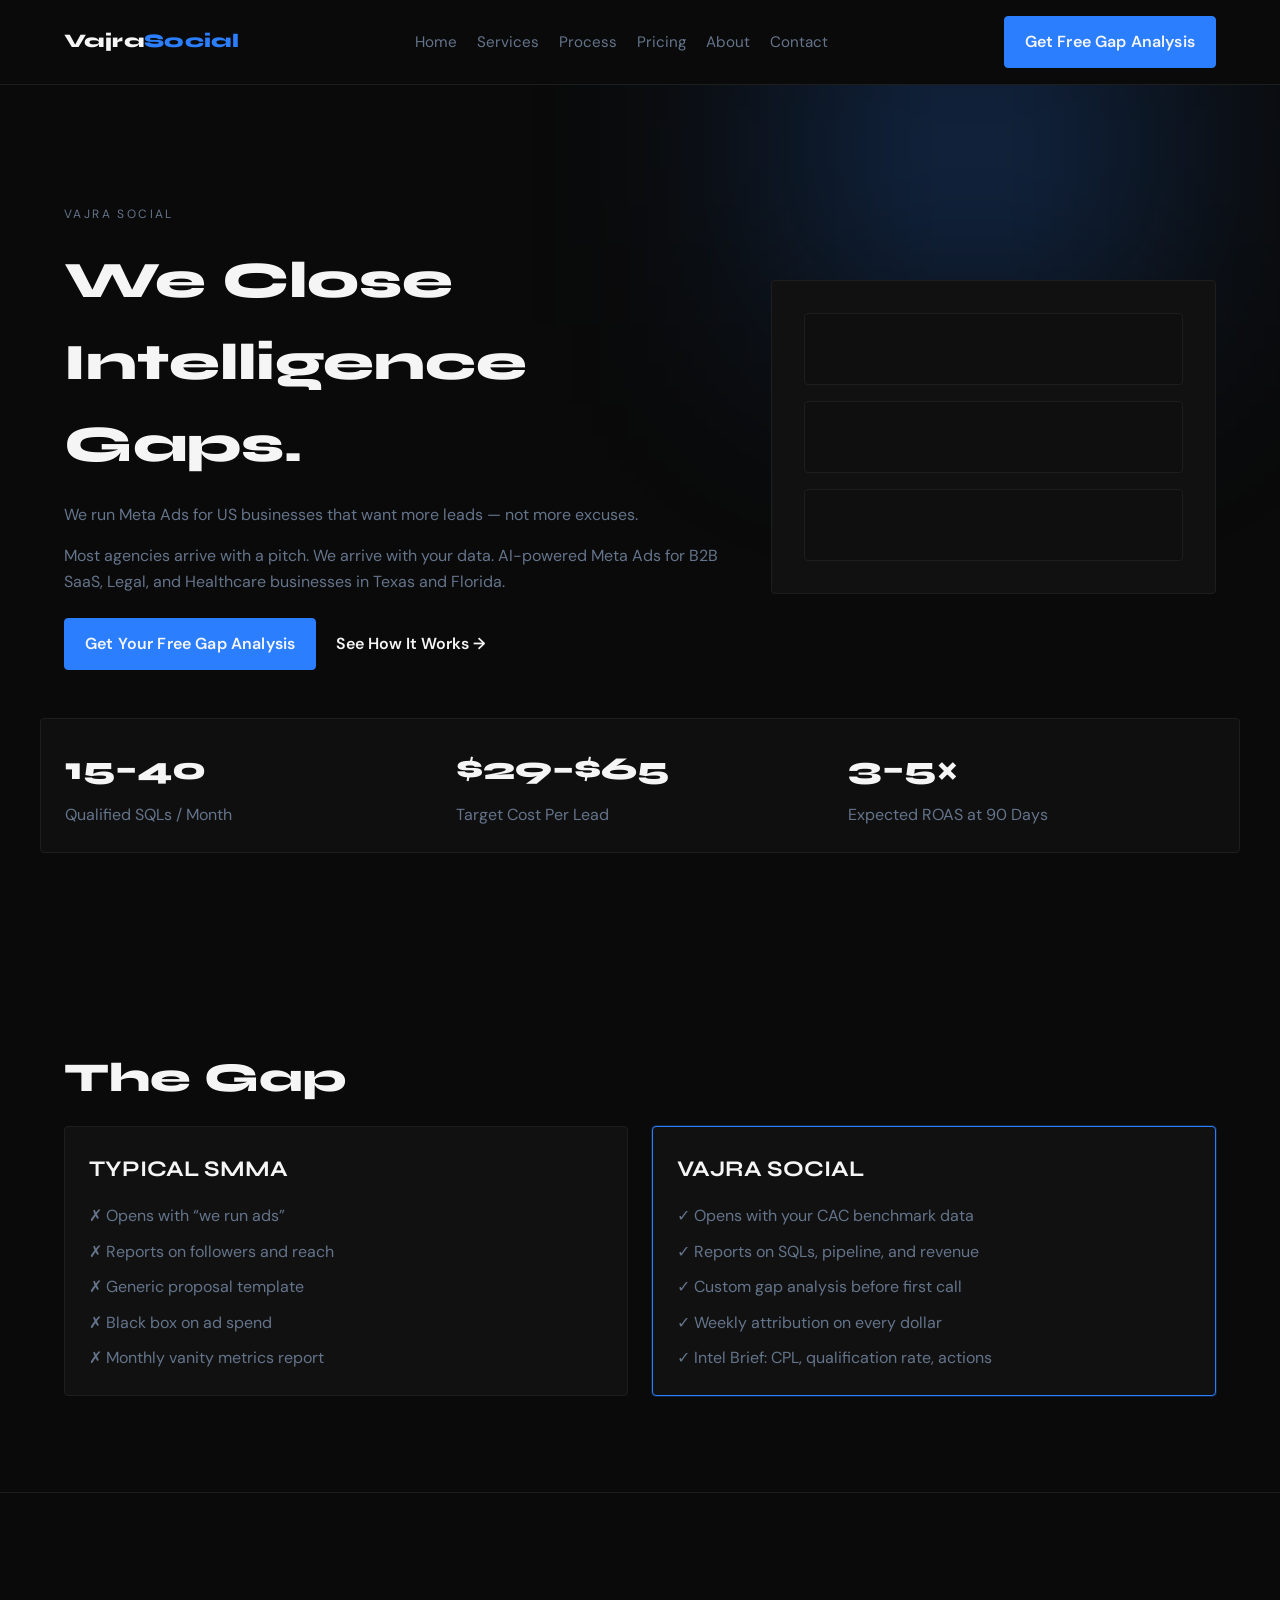
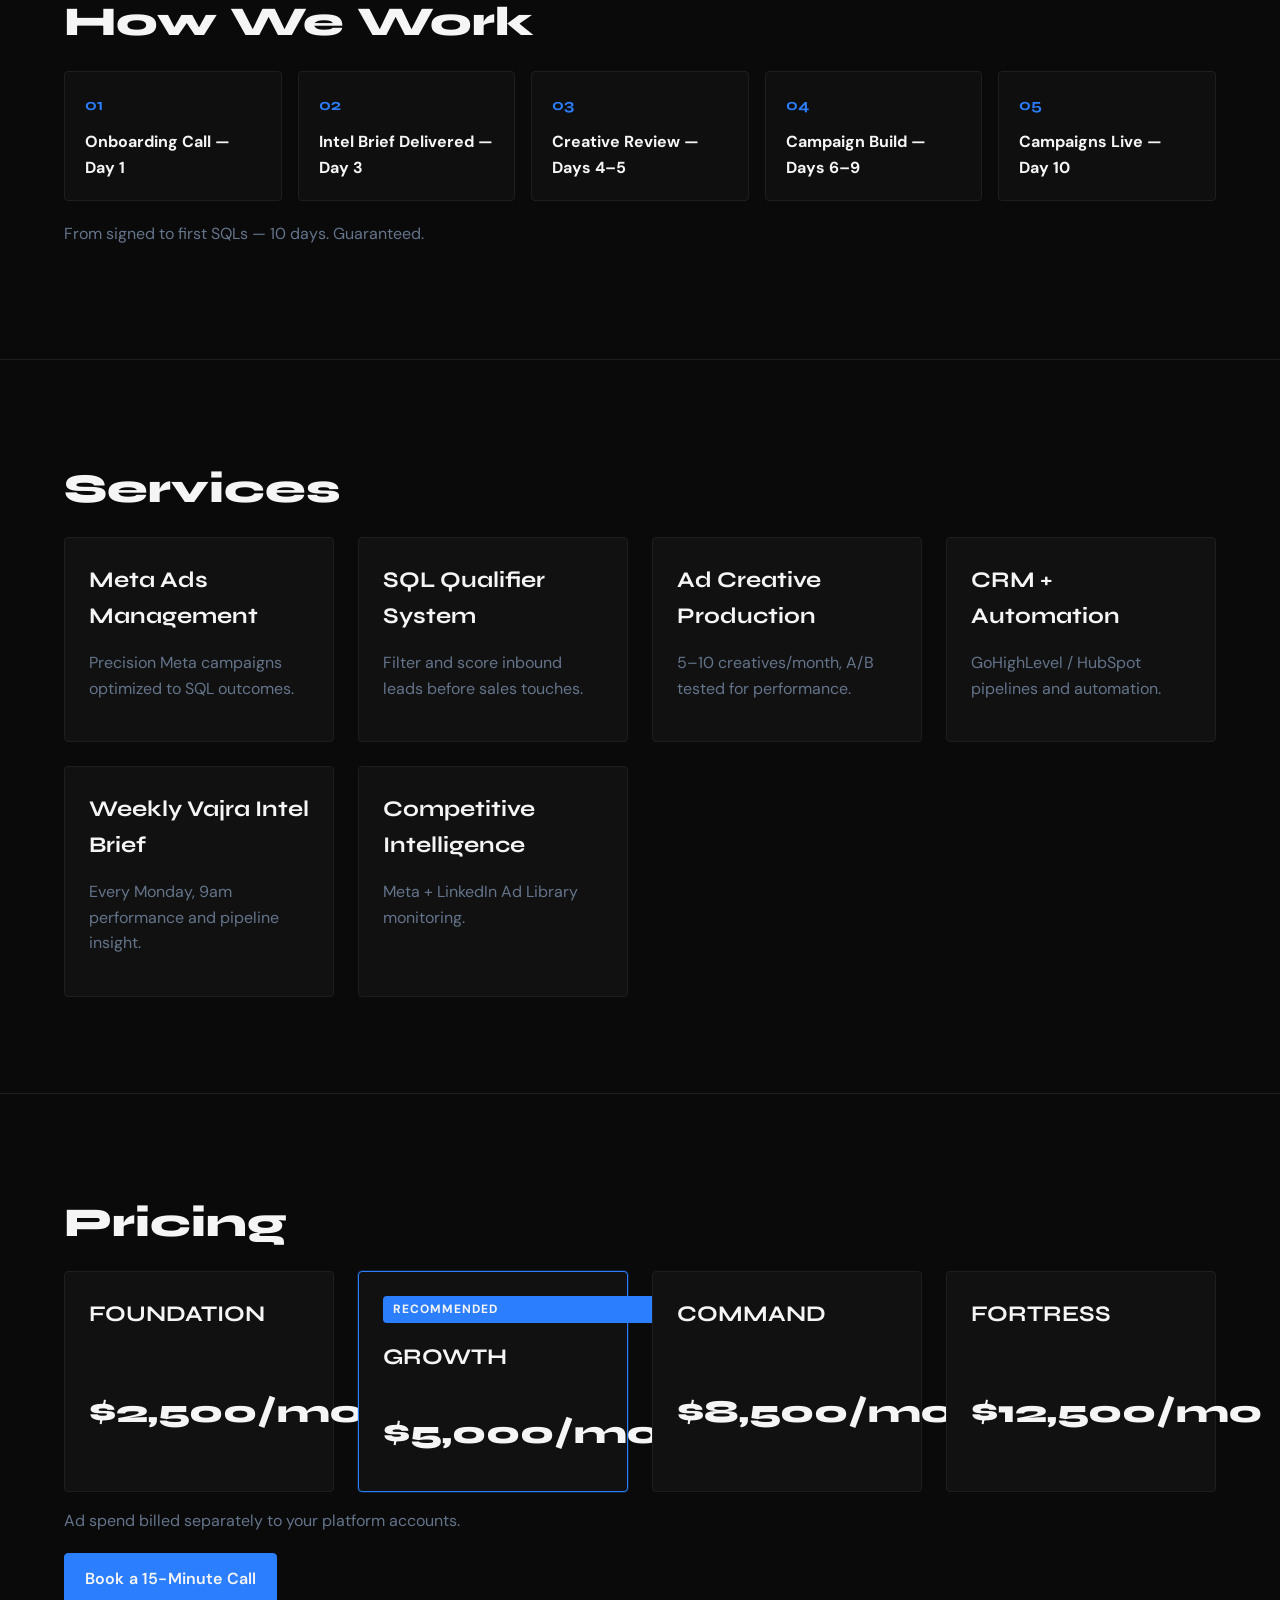
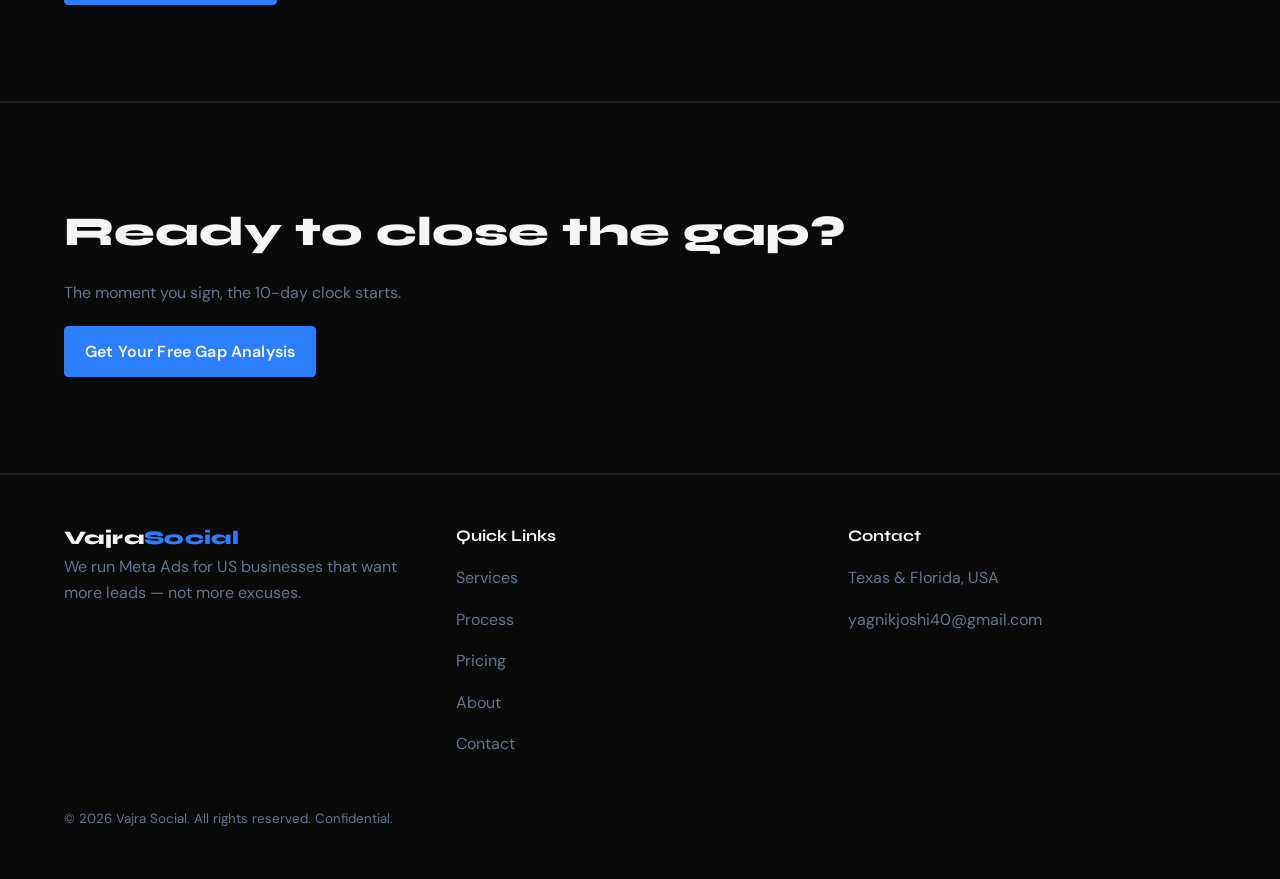
==== index.html @ a1fc4718 "Add Vajra Social agency website Agent-Logs-Url: https://github.com/Yagnikjoshi40/vs.s/sessions/4af44" ====
<!doctype html>
<html lang="en">
  <head>
    <meta charset="utf-8" />
    <meta name="viewport" content="width=device-width, initial-scale=1" />
    <title>Vajra Social — We Close Intelligence Gaps</title>
    <link rel="preconnect" href="https://fonts.googleapis.com" />
    <link rel="preconnect" href="https://fonts.gstatic.com" crossorigin />
    <link
      href="https://fonts.googleapis.com/css2?family=DM+Sans:wght@300;400;500;600&family=Syne:wght@700;800&display=swap"
      rel="stylesheet"
    />
    <link rel="stylesheet" href="styles.css" />
    <script src="script.js" defer></script>
  </head>
  <body>
    <header class="nav">
      <div class="nav-inner container">
        <a class="logo" href="index.html">Vajra<span>Social</span></a>
        <nav class="nav-links">
          <a href="index.html">Home</a>
          <a href="services.html">Services</a>
          <a href="process.html">Process</a>
          <a href="pricing.html">Pricing</a>
          <a href="about.html">About</a>
          <a href="contact.html">Contact</a>
        </nav>
        <a class="btn" href="contact.html">Get Free Gap Analysis</a>
      </div>
    </header>

    <main>
      <section class="section hero fade-in">
        <div class="glow"></div>
        <div class="container hero-grid">
          <div>
            <p class="eyebrow">Vajra Social</p>
            <h1>We Close Intelligence Gaps.</h1>
            <p class="muted">We run Meta Ads for US businesses that want more leads — not more excuses.</p>
            <p class="muted">
              Most agencies arrive with a pitch. We arrive with your data.
              AI-powered Meta Ads for B2B SaaS, Legal, and Healthcare businesses
              in Texas and Florida.
            </p>
            <div class="hero-cta">
              <a class="btn" href="contact.html">Get Your Free Gap Analysis</a>
              <a class="text-link" href="process.html">See How It Works →</a>
            </div>
          </div>
          <div class="hero-graphic">
            <div class="block"></div>
            <div class="block"></div>
            <div class="block"></div>
          </div>
        </div>
        <div class="container stats">
          <div>
            <div class="stat-value">15–40</div>
            <div class="muted">Qualified SQLs / Month</div>
          </div>
          <div>
            <div class="stat-value">$29–$65</div>
            <div class="muted">Target Cost Per Lead</div>
          </div>
          <div>
            <div class="stat-value">3–5×</div>
            <div class="muted">Expected ROAS at 90 Days</div>
          </div>
        </div>
      </section>

      <section class="section fade-in">
        <div class="container">
          <h2>The Gap</h2>
          <div class="card-grid" style="grid-template-columns: repeat(auto-fit, minmax(260px, 1fr));">
            <div class="card">
              <h3>TYPICAL SMMA</h3>
              <ul class="card-list">
                <li>✗ Opens with “we run ads”</li>
                <li>✗ Reports on followers and reach</li>
                <li>✗ Generic proposal template</li>
                <li>✗ Black box on ad spend</li>
                <li>✗ Monthly vanity metrics report</li>
              </ul>
            </div>
            <div class="card accent">
              <h3>VAJRA SOCIAL</h3>
              <ul class="card-list">
                <li>✓ Opens with your CAC benchmark data</li>
                <li>✓ Reports on SQLs, pipeline, and revenue</li>
                <li>✓ Custom gap analysis before first call</li>
                <li>✓ Weekly attribution on every dollar</li>
                <li>✓ Intel Brief: CPL, qualification rate, actions</li>
              </ul>
            </div>
          </div>
        </div>
      </section>

      <section class="section section-band fade-in">
        <div class="container">
          <h2>How We Work</h2>
          <div class="timeline">
            <div class="timeline-step">
              <span>01</span>
              <strong>Onboarding Call — Day 1</strong>
            </div>
            <div class="timeline-step">
              <span>02</span>
              <strong>Intel Brief Delivered — Day 3</strong>
            </div>
            <div class="timeline-step">
              <span>03</span>
              <strong>Creative Review — Days 4–5</strong>
            </div>
            <div class="timeline-step">
              <span>04</span>
              <strong>Campaign Build — Days 6–9</strong>
            </div>
            <div class="timeline-step">
              <span>05</span>
              <strong>Campaigns Live — Day 10</strong>
            </div>
          </div>
          <p class="muted" style="margin-top: 20px;">
            From signed to first SQLs — 10 days. Guaranteed.
          </p>
        </div>
      </section>

      <section class="section fade-in">
        <div class="container">
          <h2>Services</h2>
          <div class="services-grid">
            <div class="card">
              <h3>Meta Ads Management</h3>
              <p class="muted">Precision Meta campaigns optimized to SQL outcomes.</p>
            </div>
            <div class="card">
              <h3>SQL Qualifier System</h3>
              <p class="muted">Filter and score inbound leads before sales touches.</p>
            </div>
            <div class="card">
              <h3>Ad Creative Production</h3>
              <p class="muted">5–10 creatives/month, A/B tested for performance.</p>
            </div>
            <div class="card">
              <h3>CRM + Automation</h3>
              <p class="muted">GoHighLevel / HubSpot pipelines and automation.</p>
            </div>
            <div class="card">
              <h3>Weekly Vajra Intel Brief</h3>
              <p class="muted">Every Monday, 9am performance and pipeline insight.</p>
            </div>
            <div class="card">
              <h3>Competitive Intelligence</h3>
              <p class="muted">Meta + LinkedIn Ad Library monitoring.</p>
            </div>
          </div>
        </div>
      </section>

      <section class="section section-band fade-in">
        <div class="container">
          <h2>Pricing</h2>
          <div class="pricing-grid">
            <div class="card pricing-card">
              <h3>FOUNDATION</h3>
              <div class="stat-value">$2,500/mo</div>
            </div>
            <div class="card pricing-card accent">
              <div class="badge">RECOMMENDED</div>
              <h3>GROWTH</h3>
              <div class="stat-value">$5,000/mo</div>
            </div>
            <div class="card pricing-card">
              <h3>COMMAND</h3>
              <div class="stat-value">$8,500/mo</div>
            </div>
            <div class="card pricing-card">
              <h3>FORTRESS</h3>
              <div class="stat-value">$12,500/mo</div>
            </div>
          </div>
          <p class="muted" style="margin-top: 16px;">
            Ad spend billed separately to your platform accounts.
          </p>
          <div style="margin-top: 20px;">
            <a class="btn" href="contact.html">Book a 15-Minute Call</a>
          </div>
        </div>
      </section>

      <section class="section section-band fade-in">
        <div class="container">
          <h2>Ready to close the gap?</h2>
          <p class="muted">The moment you sign, the 10-day clock starts.</p>
          <div style="margin-top: 20px;">
            <a class="btn" href="contact.html">Get Your Free Gap Analysis</a>
          </div>
        </div>
      </section>
    </main>

    <footer class="footer">
      <div class="container footer-grid">
        <div>
          <div class="logo">Vajra<span>Social</span></div>
          <p class="muted">We run Meta Ads for US businesses that want more leads — not more excuses.</p>
        </div>
        <div>
          <h4>Quick Links</h4>
          <p class="muted"><a href="services.html">Services</a></p>
          <p class="muted"><a href="process.html">Process</a></p>
          <p class="muted"><a href="pricing.html">Pricing</a></p>
          <p class="muted"><a href="about.html">About</a></p>
          <p class="muted"><a href="contact.html">Contact</a></p>
        </div>
        <div>
          <h4>Contact</h4>
          <p class="muted">Texas &amp; Florida, USA</p>
          <p class="muted">yagnikjoshi40@gmail.com</p>
        </div>
      </div>
      <div class="container" style="margin-top: 32px;">
        <small class="muted">© 2026 Vajra Social. All rights reserved. Confidential.</small>
      </div>
    </footer>
  </body>
</html>
---- styles.css ----
:root {
  --bg: #0A0A0A;
  --card: #111111;
  --card-alt: #0F0F0F;
  --border: #1E1E1E;
  --text: #F5F5F5;
  --muted: #64748B;
  --accent: #2B7FFF;
  --radius: 4px;
}

*,
*::before,
*::after {
  box-sizing: border-box;
}

html {
  scroll-behavior: smooth;
}

body {
  margin: 0;
  font-family: "DM Sans", sans-serif;
  background: var(--bg);
  color: var(--text);
  line-height: 1.6;
}

a {
  color: inherit;
  text-decoration: none;
}

img {
  max-width: 100%;
  display: block;
}

.container {
  max-width: 1200px;
  margin: 0 auto;
  padding: 0 24px;
}

.section {
  padding: 96px 0;
  position: relative;
}

.section-tight {
  padding: 72px 0;
}

.section-band {
  background: var(--bg);
  border-top: 1px solid var(--border);
  border-bottom: 1px solid var(--border);
}

.eyebrow {
  text-transform: uppercase;
  letter-spacing: 0.2em;
  font-size: 12px;
  color: var(--muted);
  margin-bottom: 16px;
}

h1,
h2,
h3,
h4 {
  font-family: "Syne", sans-serif;
  margin: 0 0 16px;
}

h1 {
  font-size: clamp(2.6rem, 4vw, 4rem);
  font-weight: 800;
}

h2 {
  font-size: clamp(2rem, 3.2vw, 3rem);
  font-weight: 800;
}

h3 {
  font-size: 1.4rem;
  font-weight: 700;
}

p {
  margin: 0 0 16px;
  color: var(--text);
}

.muted {
  color: var(--muted);
}

.nav {
  position: sticky;
  top: 0;
  z-index: 1000;
  background: var(--bg);
  border-bottom: 1px solid var(--border);
}

.nav-inner {
  display: flex;
  align-items: center;
  justify-content: space-between;
  padding: 16px 24px;
  gap: 24px;
}

.logo {
  font-family: "Syne", sans-serif;
  font-weight: 800;
  font-size: 1.2rem;
  letter-spacing: 0.02em;
}

.logo span {
  color: var(--accent);
}

.nav-links {
  display: flex;
  gap: 20px;
  font-size: 0.95rem;
  color: var(--muted);
}

.nav-links a:hover,
.nav-links a:focus {
  color: var(--text);
}

.btn {
  display: inline-flex;
  align-items: center;
  justify-content: center;
  padding: 12px 20px;
  border-radius: var(--radius);
  border: 1px solid var(--accent);
  background: var(--accent);
  color: var(--text);
  font-weight: 600;
  letter-spacing: 0.01em;
}

.btn.secondary {
  background: transparent;
  border-color: var(--border);
  color: var(--text);
}

.text-link {
  color: var(--text);
  font-weight: 600;
}

.hero {
  padding-top: 120px;
  overflow: hidden;
}

.hero-grid {
  display: grid;
  grid-template-columns: 1.2fr 0.8fr;
  gap: 40px;
  align-items: center;
}

.hero-cta {
  display: flex;
  align-items: center;
  gap: 20px;
  flex-wrap: wrap;
  margin-top: 24px;
}

.hero-graphic {
  background: var(--card);
  border: 1px solid var(--border);
  padding: 32px;
  border-radius: var(--radius);
  display: grid;
  gap: 16px;
}

.hero-graphic .block {
  border: 1px solid var(--border);
  background: var(--card-alt);
  border-radius: var(--radius);
  height: 72px;
}

.glow {
  position: absolute;
  top: -120px;
  right: 10%;
  width: 360px;
  height: 360px;
  background: rgba(43, 127, 255, 0.25);
  filter: blur(120px);
  pointer-events: none;
  z-index: -1;
}

.stats {
  display: grid;
  grid-template-columns: repeat(3, 1fr);
  gap: 24px;
  margin-top: 48px;
  padding: 24px;
  border: 1px solid var(--border);
  background: var(--card-alt);
  border-radius: var(--radius);
}

.stat-value {
  font-family: "Syne", sans-serif;
  font-weight: 800;
  font-size: 2rem;
  margin-bottom: 8px;
}

.card-grid {
  display: grid;
  gap: 24px;
}

.card {
  background: var(--card);
  border: 1px solid var(--border);
  border-radius: var(--radius);
  padding: 24px;
}

.card.accent {
  border: 1px solid var(--accent);
  box-shadow: 0 0 0 1px rgba(43, 127, 255, 0.2);
}

.card-list {
  list-style: none;
  padding: 0;
  margin: 16px 0 0;
  display: grid;
  gap: 10px;
  color: var(--muted);
}

.timeline {
  display: grid;
  grid-template-columns: repeat(5, 1fr);
  gap: 16px;
}

.timeline-step {
  background: var(--card-alt);
  border: 1px solid var(--border);
  border-radius: var(--radius);
  padding: 20px;
}

.timeline-step span {
  display: block;
  font-family: "Syne", sans-serif;
  font-weight: 700;
  color: var(--accent);
  margin-bottom: 12px;
}

.services-grid,
.pricing-grid,
.philosophy-grid,
.terms-grid {
  display: grid;
  gap: 24px;
}

.services-grid {
  grid-template-columns: repeat(auto-fit, minmax(240px, 1fr));
}

.pricing-grid {
  grid-template-columns: repeat(auto-fit, minmax(240px, 1fr));
}

.pricing-card {
  display: grid;
  gap: 16px;
}

.pricing-card:hover {
  border-color: var(--accent);
}

.badge {
  display: inline-flex;
  align-items: center;
  padding: 4px 10px;
  border-radius: var(--radius);
  background: var(--accent);
  font-size: 0.75rem;
  font-weight: 700;
  letter-spacing: 0.08em;
}

.pricing-list {
  list-style: none;
  padding: 0;
  margin: 0;
  display: grid;
  gap: 10px;
  color: var(--muted);
}

.terms-grid {
  grid-template-columns: repeat(auto-fit, minmax(220px, 1fr));
}

.callout {
  background: var(--card-alt);
  border: 1px solid var(--accent);
  padding: 24px;
  border-radius: var(--radius);
  margin-top: 24px;
}

.footer {
  border-top: 1px solid var(--border);
  padding: 48px 0;
}

.footer-grid {
  display: grid;
  grid-template-columns: repeat(auto-fit, minmax(220px, 1fr));
  gap: 24px;
}

.footer small {
  color: var(--muted);
}

.fade-in {
  opacity: 0;
  transform: translateY(16px);
  transition: opacity 0.6s ease, transform 0.6s ease;
}

.fade-in.in-view {
  opacity: 1;
  transform: translateY(0);
}

.form {
  display: grid;
  gap: 16px;
  margin-top: 24px;
}

.form input,
.form select,
.form textarea {
  width: 100%;
  padding: 12px 14px;
  border-radius: var(--radius);
  border: 1px solid var(--border);
  background: var(--card-alt);
  color: var(--text);
  font-family: "DM Sans", sans-serif;
  font-size: 0.95rem;
}

.form textarea {
  min-height: 120px;
  resize: vertical;
}

.form label {
  font-size: 0.9rem;
  color: var(--muted);
}

.form-field {
  display: grid;
  gap: 8px;
}

:focus-visible {
  outline: 2px solid var(--accent);
  outline-offset: 2px;
}

@media (max-width: 960px) {
  .hero-grid {
    grid-template-columns: 1fr;
  }

  .timeline {
    grid-template-columns: 1fr;
  }

  .nav-links {
    display: none;
  }
}

@media (max-width: 680px) {
  .section {
    padding: 72px 0;
  }

  .stats {
    grid-template-columns: 1fr;
  }
}
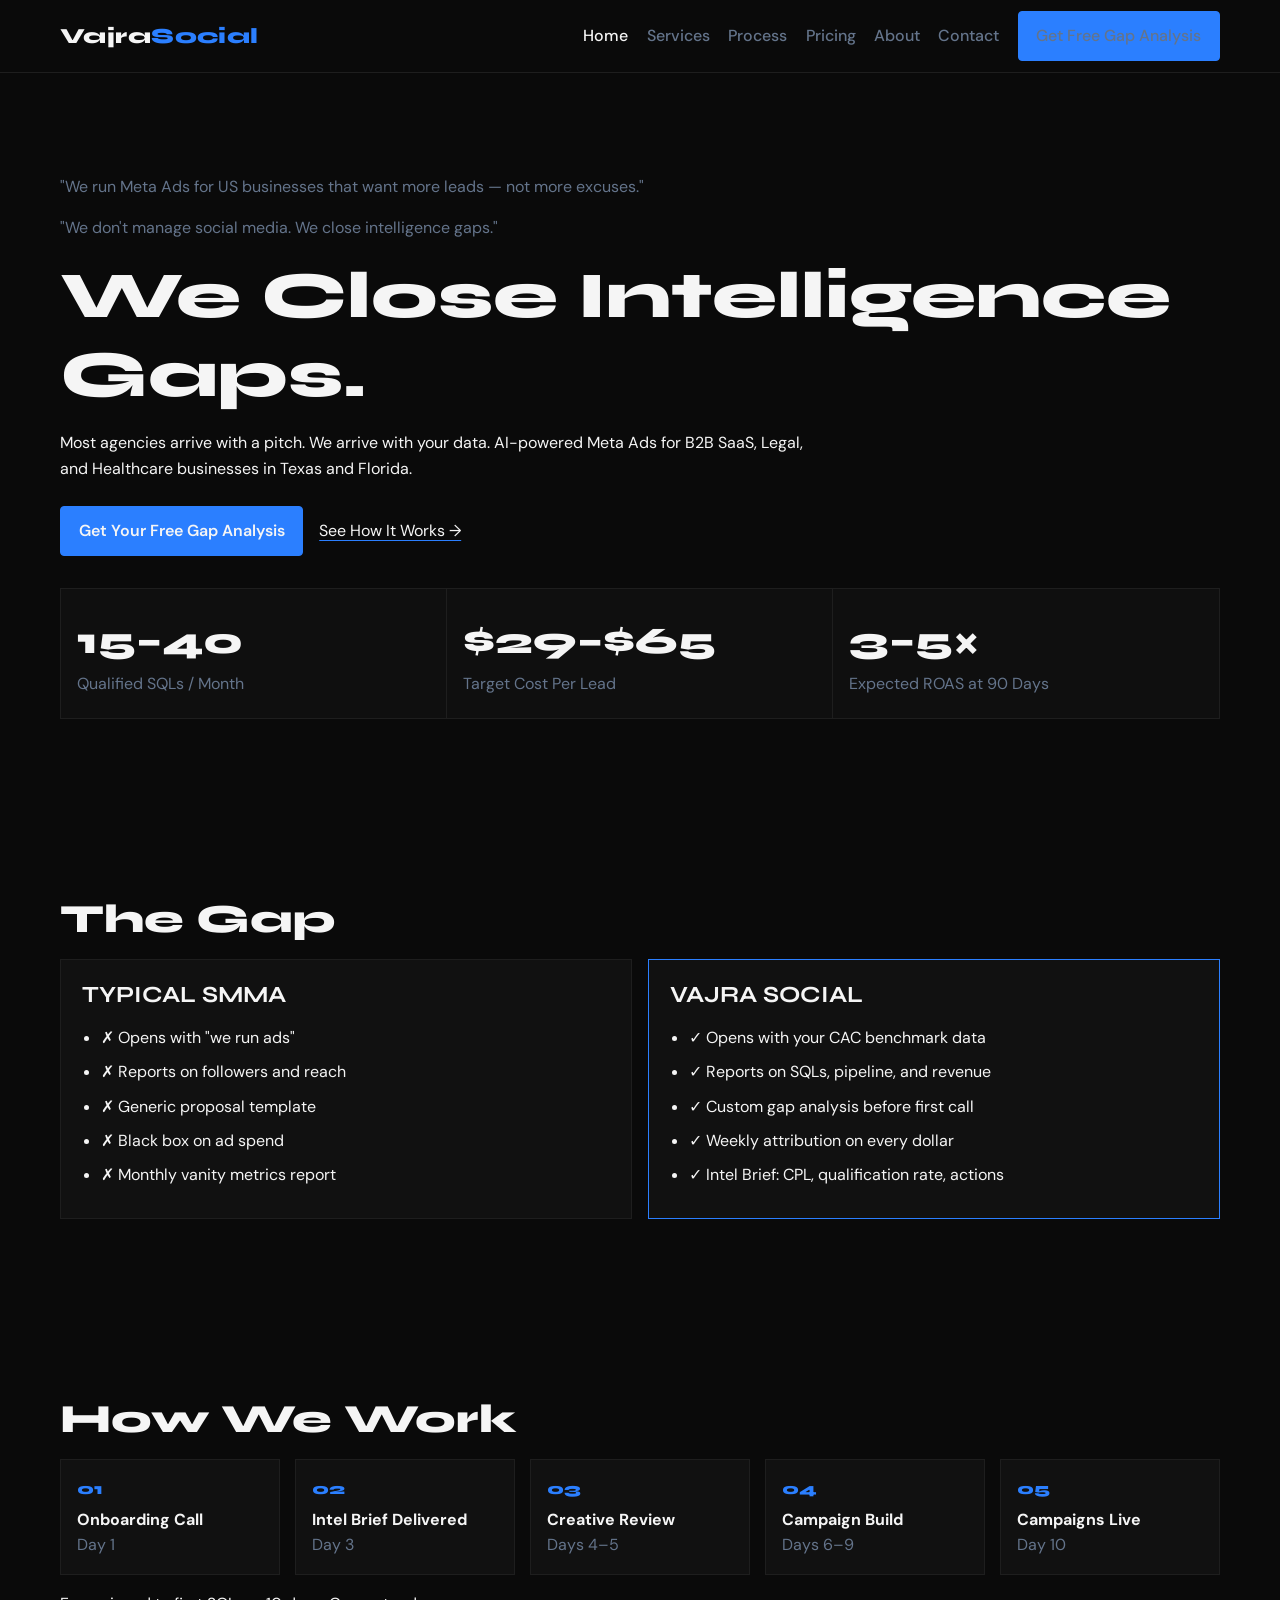
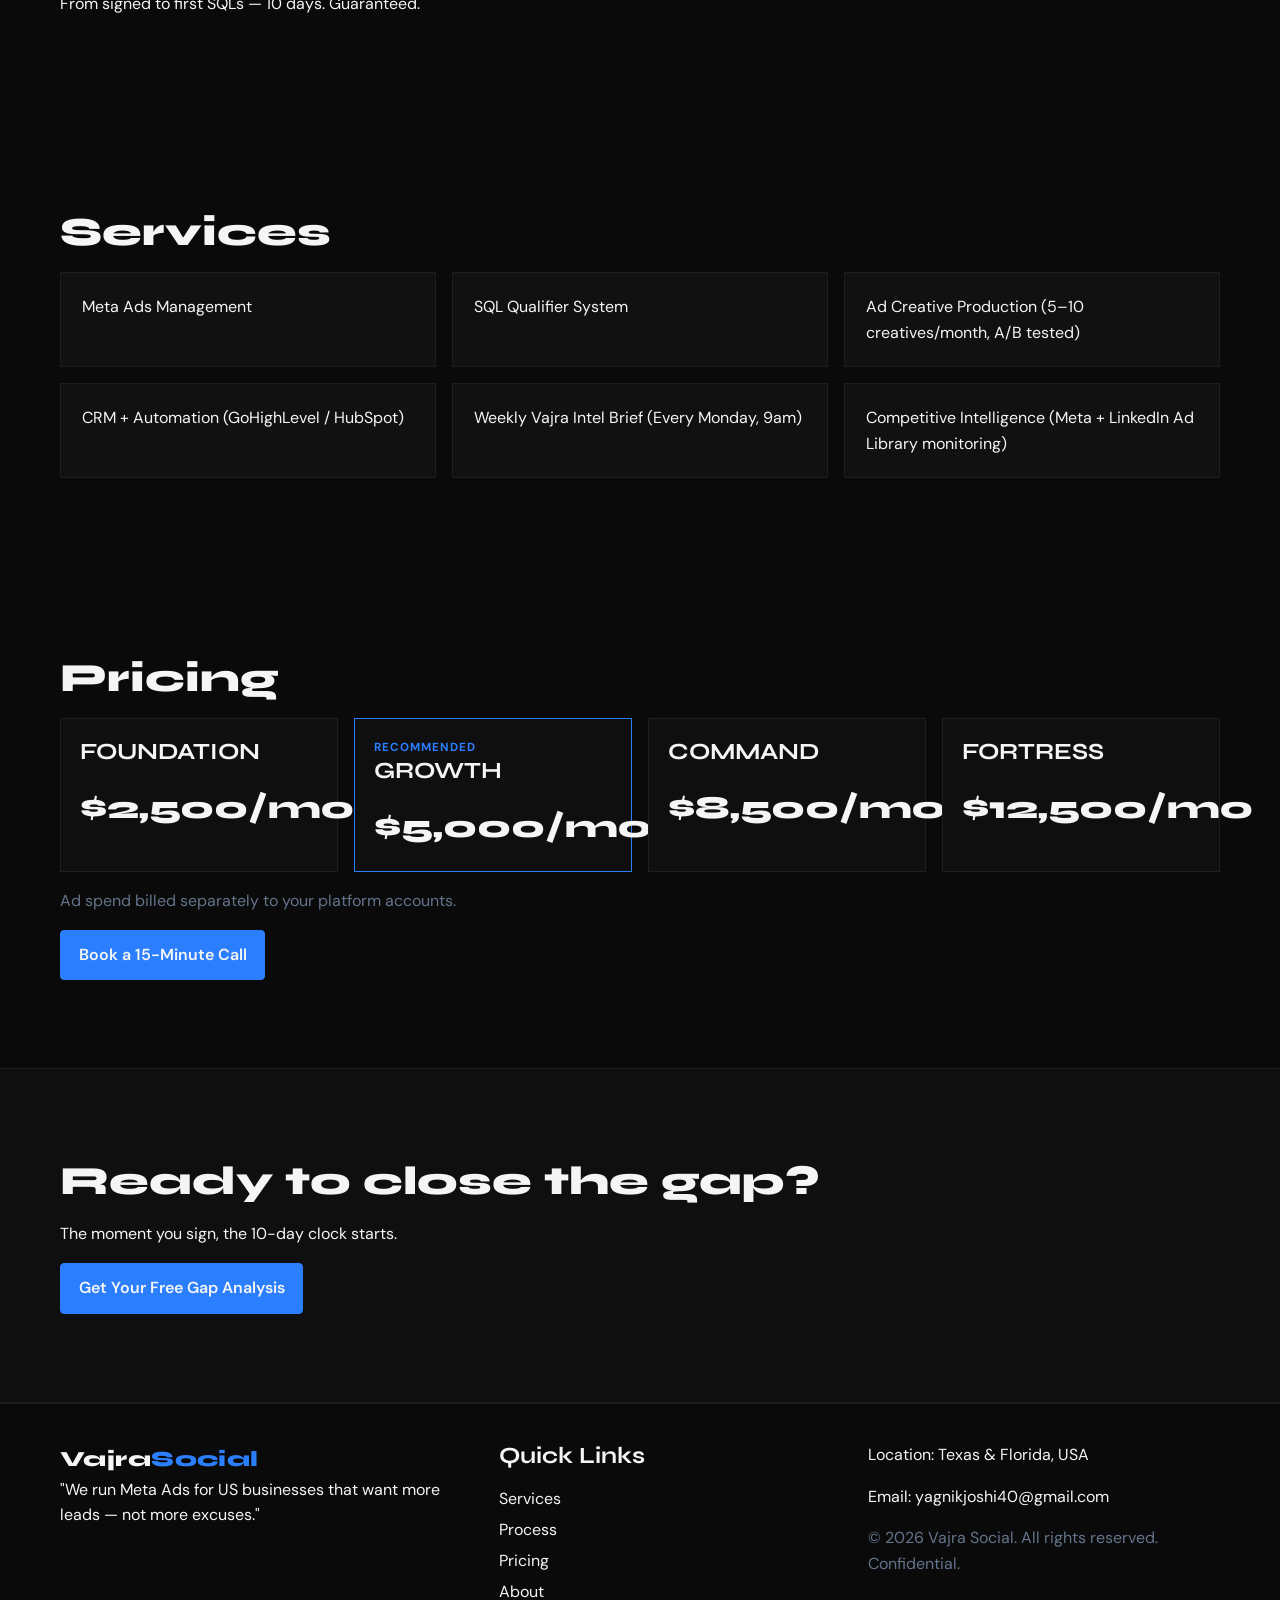
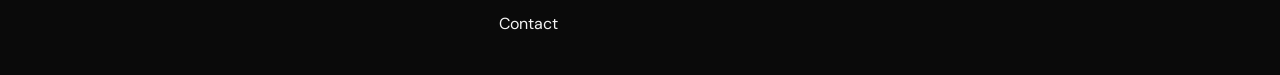
==== commit a29e9d2d: "feat: build Vajra Social multi-page agency website Agent-Logs-Url: https://github.com/Yagnikjoshi40/" ====
--- a/index.html
+++ b/index.html
@@ -1,230 +1,181 @@
 <!doctype html>
 <html lang="en">
   <head>
-    <meta charset="utf-8" />
-    <meta name="viewport" content="width=device-width, initial-scale=1" />
-    <title>Vajra Social — We Close Intelligence Gaps</title>
+    <meta charset="UTF-8" />
+    <meta name="viewport" content="width=device-width, initial-scale=1.0" />
+    <title>Vajra Social | Home</title>
     <link rel="preconnect" href="https://fonts.googleapis.com" />
     <link rel="preconnect" href="https://fonts.gstatic.com" crossorigin />
     <link
       href="https://fonts.googleapis.com/css2?family=DM+Sans:wght@300;400;500;600&family=Syne:wght@700;800&display=swap"
       rel="stylesheet"
     />
-    <link rel="stylesheet" href="styles.css" />
-    <script src="script.js" defer></script>
+    <link rel="stylesheet" href="./styles.css" />
   </head>
   <body>
-    <header class="nav">
-      <div class="nav-inner container">
-        <a class="logo" href="index.html">Vajra<span>Social</span></a>
+    <header class="site-header">
+      <div class="container navbar">
+        <a class="logo" href="./index.html"><span class="logo-vajra">Vajra</span><span class="logo-social">Social</span></a>
         <nav class="nav-links">
-          <a href="index.html">Home</a>
-          <a href="services.html">Services</a>
-          <a href="process.html">Process</a>
-          <a href="pricing.html">Pricing</a>
-          <a href="about.html">About</a>
-          <a href="contact.html">Contact</a>
+          <a class="active" href="./index.html">Home</a>
+          <a href="./services.html">Services</a>
+          <a href="./process.html">Process</a>
+          <a href="./pricing.html">Pricing</a>
+          <a href="./about.html">About</a>
+          <a href="./contact.html">Contact</a>
+          <a class="btn" href="./contact.html">Get Free Gap Analysis</a>
         </nav>
-        <a class="btn" href="contact.html">Get Free Gap Analysis</a>
       </div>
     </header>
 
     <main>
-      <section class="section hero fade-in">
-        <div class="glow"></div>
-        <div class="container hero-grid">
-          <div>
-            <p class="eyebrow">Vajra Social</p>
-            <h1>We Close Intelligence Gaps.</h1>
-            <p class="muted">We run Meta Ads for US businesses that want more leads — not more excuses.</p>
-            <p class="muted">
-              Most agencies arrive with a pitch. We arrive with your data.
-              AI-powered Meta Ads for B2B SaaS, Legal, and Healthcare businesses
-              in Texas and Florida.
-            </p>
-            <div class="hero-cta">
-              <a class="btn" href="contact.html">Get Your Free Gap Analysis</a>
-              <a class="text-link" href="process.html">See How It Works →</a>
-            </div>
-          </div>
-          <div class="hero-graphic">
-            <div class="block"></div>
-            <div class="block"></div>
-            <div class="block"></div>
+      <section class="section hero glow">
+        <div class="container fade-in">
+          <p class="muted">"We run Meta Ads for US businesses that want more leads — not more excuses."</p>
+          <p class="muted">"We don't manage social media. We close intelligence gaps."</p>
+          <h1>We Close Intelligence Gaps.</h1>
+          <p>
+            Most agencies arrive with a pitch. We arrive with your data. AI-powered Meta Ads for B2B SaaS, Legal, and Healthcare businesses in Texas and Florida.
+          </p>
+          <div class="hero-actions">
+            <a class="btn" href="./contact.html">Get Your Free Gap Analysis</a>
+            <a class="text-link" href="./process.html">See How It Works →</a>
           </div>
         </div>
-        <div class="container stats">
-          <div>
-            <div class="stat-value">15–40</div>
-            <div class="muted">Qualified SQLs / Month</div>
-          </div>
-          <div>
-            <div class="stat-value">$29–$65</div>
-            <div class="muted">Target Cost Per Lead</div>
-          </div>
-          <div>
-            <div class="stat-value">3–5×</div>
-            <div class="muted">Expected ROAS at 90 Days</div>
+        <div class="container stats fade-in">
+          <div class="stats-grid">
+            <div class="stat">
+              <div class="stat-value">15–40</div>
+              <div class="muted">Qualified SQLs / Month</div>
+            </div>
+            <div class="stat">
+              <div class="stat-value">$29–$65</div>
+              <div class="muted">Target Cost Per Lead</div>
+            </div>
+            <div class="stat">
+              <div class="stat-value">3–5×</div>
+              <div class="muted">Expected ROAS at 90 Days</div>
+            </div>
           </div>
         </div>
       </section>
 
-      <section class="section fade-in">
-        <div class="container">
+      <section class="section">
+        <div class="container fade-in">
           <h2>The Gap</h2>
-          <div class="card-grid" style="grid-template-columns: repeat(auto-fit, minmax(260px, 1fr));">
-            <div class="card">
+          <div class="grid-2">
+            <article class="card">
               <h3>TYPICAL SMMA</h3>
-              <ul class="card-list">
-                <li>✗ Opens with “we run ads”</li>
+              <ul class="clean">
+                <li>✗ Opens with "we run ads"</li>
                 <li>✗ Reports on followers and reach</li>
                 <li>✗ Generic proposal template</li>
                 <li>✗ Black box on ad spend</li>
                 <li>✗ Monthly vanity metrics report</li>
               </ul>
-            </div>
-            <div class="card accent">
+            </article>
+            <article class="card accent-card">
               <h3>VAJRA SOCIAL</h3>
-              <ul class="card-list">
+              <ul class="clean">
                 <li>✓ Opens with your CAC benchmark data</li>
                 <li>✓ Reports on SQLs, pipeline, and revenue</li>
                 <li>✓ Custom gap analysis before first call</li>
                 <li>✓ Weekly attribution on every dollar</li>
                 <li>✓ Intel Brief: CPL, qualification rate, actions</li>
               </ul>
-            </div>
+            </article>
           </div>
         </div>
       </section>
 
-      <section class="section section-band fade-in">
-        <div class="container">
+      <section class="section">
+        <div class="container fade-in">
           <h2>How We Work</h2>
           <div class="timeline">
-            <div class="timeline-step">
-              <span>01</span>
-              <strong>Onboarding Call — Day 1</strong>
-            </div>
-            <div class="timeline-step">
-              <span>02</span>
-              <strong>Intel Brief Delivered — Day 3</strong>
-            </div>
-            <div class="timeline-step">
-              <span>03</span>
-              <strong>Creative Review — Days 4–5</strong>
-            </div>
-            <div class="timeline-step">
-              <span>04</span>
-              <strong>Campaign Build — Days 6–9</strong>
-            </div>
-            <div class="timeline-step">
-              <span>05</span>
-              <strong>Campaigns Live — Day 10</strong>
-            </div>
+            <div class="step"><div class="step-no">01</div><strong>Onboarding Call</strong><div class="muted">Day 1</div></div>
+            <div class="step"><div class="step-no">02</div><strong>Intel Brief Delivered</strong><div class="muted">Day 3</div></div>
+            <div class="step"><div class="step-no">03</div><strong>Creative Review</strong><div class="muted">Days 4–5</div></div>
+            <div class="step"><div class="step-no">04</div><strong>Campaign Build</strong><div class="muted">Days 6–9</div></div>
+            <div class="step"><div class="step-no">05</div><strong>Campaigns Live</strong><div class="muted">Day 10</div></div>
           </div>
-          <p class="muted" style="margin-top: 20px;">
-            From signed to first SQLs — 10 days. Guaranteed.
-          </p>
+          <p style="margin-top: 1rem">From signed to first SQLs — 10 days. Guaranteed.</p>
         </div>
       </section>
 
-      <section class="section fade-in">
-        <div class="container">
+      <section class="section">
+        <div class="container fade-in">
           <h2>Services</h2>
           <div class="services-grid">
-            <div class="card">
-              <h3>Meta Ads Management</h3>
-              <p class="muted">Precision Meta campaigns optimized to SQL outcomes.</p>
-            </div>
-            <div class="card">
-              <h3>SQL Qualifier System</h3>
-              <p class="muted">Filter and score inbound leads before sales touches.</p>
-            </div>
-            <div class="card">
-              <h3>Ad Creative Production</h3>
-              <p class="muted">5–10 creatives/month, A/B tested for performance.</p>
-            </div>
-            <div class="card">
-              <h3>CRM + Automation</h3>
-              <p class="muted">GoHighLevel / HubSpot pipelines and automation.</p>
-            </div>
-            <div class="card">
-              <h3>Weekly Vajra Intel Brief</h3>
-              <p class="muted">Every Monday, 9am performance and pipeline insight.</p>
-            </div>
-            <div class="card">
-              <h3>Competitive Intelligence</h3>
-              <p class="muted">Meta + LinkedIn Ad Library monitoring.</p>
-            </div>
+            <div class="card">Meta Ads Management</div>
+            <div class="card">SQL Qualifier System</div>
+            <div class="card">Ad Creative Production (5–10 creatives/month, A/B tested)</div>
+            <div class="card">CRM + Automation (GoHighLevel / HubSpot)</div>
+            <div class="card">Weekly Vajra Intel Brief (Every Monday, 9am)</div>
+            <div class="card">Competitive Intelligence (Meta + LinkedIn Ad Library monitoring)</div>
           </div>
         </div>
       </section>
 
-      <section class="section section-band fade-in">
-        <div class="container">
+      <section class="section">
+        <div class="container fade-in">
           <h2>Pricing</h2>
           <div class="pricing-grid">
-            <div class="card pricing-card">
+            <article class="tier">
               <h3>FOUNDATION</h3>
-              <div class="stat-value">$2,500/mo</div>
-            </div>
-            <div class="card pricing-card accent">
-              <div class="badge">RECOMMENDED</div>
+              <div class="price">$2,500/mo</div>
+            </article>
+            <article class="tier recommended">
+              <div class="badge">Recommended</div>
               <h3>GROWTH</h3>
-              <div class="stat-value">$5,000/mo</div>
-            </div>
-            <div class="card pricing-card">
+              <div class="price">$5,000/mo</div>
+            </article>
+            <article class="tier">
               <h3>COMMAND</h3>
-              <div class="stat-value">$8,500/mo</div>
-            </div>
-            <div class="card pricing-card">
+              <div class="price">$8,500/mo</div>
+            </article>
+            <article class="tier">
               <h3>FORTRESS</h3>
-              <div class="stat-value">$12,500/mo</div>
-            </div>
+              <div class="price">$12,500/mo</div>
+            </article>
           </div>
-          <p class="muted" style="margin-top: 16px;">
-            Ad spend billed separately to your platform accounts.
-          </p>
-          <div style="margin-top: 20px;">
-            <a class="btn" href="contact.html">Book a 15-Minute Call</a>
-          </div>
+          <p class="muted" style="margin-top: 1rem">Ad spend billed separately to your platform accounts.</p>
+          <a class="btn" href="./contact.html">Book a 15-Minute Call</a>
         </div>
       </section>
 
-      <section class="section section-band fade-in">
-        <div class="container">
+      <section class="section band">
+        <div class="container fade-in">
           <h2>Ready to close the gap?</h2>
-          <p class="muted">The moment you sign, the 10-day clock starts.</p>
-          <div style="margin-top: 20px;">
-            <a class="btn" href="contact.html">Get Your Free Gap Analysis</a>
-          </div>
+          <p>The moment you sign, the 10-day clock starts.</p>
+          <a class="btn" href="./contact.html">Get Your Free Gap Analysis</a>
         </div>
       </section>
     </main>
 
-    <footer class="footer">
+    <footer class="site-footer">
       <div class="container footer-grid">
         <div>
-          <div class="logo">Vajra<span>Social</span></div>
-          <p class="muted">We run Meta Ads for US businesses that want more leads — not more excuses.</p>
+          <a class="logo" href="./index.html"><span class="logo-vajra">Vajra</span><span class="logo-social">Social</span></a>
+          <p>"We run Meta Ads for US businesses that want more leads — not more excuses."</p>
         </div>
         <div>
-          <h4>Quick Links</h4>
-          <p class="muted"><a href="services.html">Services</a></p>
-          <p class="muted"><a href="process.html">Process</a></p>
-          <p class="muted"><a href="pricing.html">Pricing</a></p>
-          <p class="muted"><a href="about.html">About</a></p>
-          <p class="muted"><a href="contact.html">Contact</a></p>
+          <h3>Quick Links</h3>
+          <div class="quick-links">
+            <a href="./services.html">Services</a>
+            <a href="./process.html">Process</a>
+            <a href="./pricing.html">Pricing</a>
+            <a href="./about.html">About</a>
+            <a href="./contact.html">Contact</a>
+          </div>
         </div>
         <div>
-          <h4>Contact</h4>
-          <p class="muted">Texas &amp; Florida, USA</p>
-          <p class="muted">yagnikjoshi40@gmail.com</p>
+          <p>Location: Texas &amp; Florida, USA</p>
+          <p>Email: yagnikjoshi40@gmail.com</p>
+          <p class="muted">© 2026 Vajra Social. All rights reserved. Confidential.</p>
         </div>
       </div>
-      <div class="container" style="margin-top: 32px;">
-        <small class="muted">© 2026 Vajra Social. All rights reserved. Confidential.</small>
-      </div>
     </footer>
+
+    <script src="./script.js"></script>
   </body>
 </html>
--- a/styles.css
+++ b/styles.css
@@ -1,69 +1,113 @@
 :root {
-  --bg: #0A0A0A;
+  --bg: #0a0a0a;
   --card: #111111;
-  --card-alt: #0F0F0F;
-  --border: #1E1E1E;
-  --text: #F5F5F5;
-  --muted: #64748B;
-  --accent: #2B7FFF;
-  --radius: 4px;
-}
-
-*,
-*::before,
-*::after {
+  --card-alt: #0f0f0f;
+  --border: #1e1e1e;
+  --text: #f5f5f5;
+  --muted: #64748b;
+  --accent: #2b7fff;
+}
+
+* {
   box-sizing: border-box;
 }
 
-html {
-  scroll-behavior: smooth;
-}
-
+html,
 body {
   margin: 0;
+  padding: 0;
+  background: var(--bg);
+  color: var(--text);
   font-family: "DM Sans", sans-serif;
+  line-height: 1.6;
+}
+
+body {
+  min-height: 100vh;
+}
+
+a {
+  color: var(--text);
+  text-decoration: none;
+}
+
+.container {
+  width: min(1160px, 92vw);
+  margin: 0 auto;
+}
+
+.site-header {
+  position: sticky;
+  top: 0;
+  z-index: 20;
   background: var(--bg);
-  color: var(--text);
-  line-height: 1.6;
-}
-
-a {
-  color: inherit;
-  text-decoration: none;
-}
-
-img {
-  max-width: 100%;
-  display: block;
-}
-
-.container {
-  max-width: 1200px;
-  margin: 0 auto;
-  padding: 0 24px;
+  border-bottom: 1px solid var(--border);
+}
+
+.navbar {
+  display: flex;
+  justify-content: space-between;
+  align-items: center;
+  min-height: 72px;
+  gap: 1rem;
+}
+
+.logo {
+  font-family: "Syne", sans-serif;
+  font-weight: 800;
+  font-size: 1.35rem;
+  letter-spacing: 0.02em;
+}
+
+.logo-vajra {
+  color: var(--text);
+}
+
+.logo-social {
+  color: var(--accent);
+}
+
+.nav-links {
+  display: flex;
+  align-items: center;
+  gap: 1.15rem;
+  flex-wrap: wrap;
+}
+
+.nav-links a {
+  color: var(--muted);
+  font-weight: 500;
+}
+
+.nav-links a.active,
+.nav-links a:hover {
+  color: var(--text);
+}
+
+.btn {
+  display: inline-block;
+  border: 1px solid var(--accent);
+  background: var(--accent);
+  color: var(--text);
+  border-radius: 4px;
+  font-weight: 600;
+  padding: 0.72rem 1.1rem;
+  transition: opacity 0.2s ease;
+}
+
+.btn:hover {
+  opacity: 0.88;
+}
+
+.text-link {
+  color: var(--text);
+  text-decoration: underline;
+  text-decoration-color: var(--accent);
+  text-underline-offset: 4px;
 }
 
 .section {
-  padding: 96px 0;
-  position: relative;
-}
-
-.section-tight {
-  padding: 72px 0;
-}
-
-.section-band {
-  background: var(--bg);
-  border-top: 1px solid var(--border);
-  border-bottom: 1px solid var(--border);
-}
-
-.eyebrow {
-  text-transform: uppercase;
-  letter-spacing: 0.2em;
-  font-size: 12px;
-  color: var(--muted);
-  margin-bottom: 16px;
+  padding: 5.5rem 0;
 }
 
 h1,
@@ -71,26 +115,27 @@
 h3,
 h4 {
   font-family: "Syne", sans-serif;
-  margin: 0 0 16px;
+  line-height: 1.2;
+  margin: 0 0 1rem 0;
 }
 
 h1 {
-  font-size: clamp(2.6rem, 4vw, 4rem);
+  font-size: clamp(2rem, 6vw, 4.1rem);
   font-weight: 800;
 }
 
 h2 {
-  font-size: clamp(2rem, 3.2vw, 3rem);
+  font-size: clamp(1.5rem, 4.2vw, 2.5rem);
   font-weight: 800;
 }
 
 h3 {
-  font-size: 1.4rem;
+  font-size: clamp(1.15rem, 2.6vw, 1.45rem);
   font-weight: 700;
 }
 
 p {
-  margin: 0 0 16px;
+  margin: 0 0 1rem 0;
   color: var(--text);
 }
 
@@ -98,324 +143,271 @@
   color: var(--muted);
 }
 
-.nav {
-  position: sticky;
-  top: 0;
-  z-index: 1000;
-  background: var(--bg);
-  border-bottom: 1px solid var(--border);
-}
-
-.nav-inner {
+.hero {
+  padding-top: 6.3rem;
+}
+
+.hero p {
+  max-width: 760px;
+}
+
+.hero-actions {
   display: flex;
+  gap: 1rem;
   align-items: center;
-  justify-content: space-between;
-  padding: 16px 24px;
-  gap: 24px;
-}
-
-.logo {
-  font-family: "Syne", sans-serif;
-  font-weight: 800;
-  font-size: 1.2rem;
-  letter-spacing: 0.02em;
-}
-
-.logo span {
-  color: var(--accent);
-}
-
-.nav-links {
-  display: flex;
-  gap: 20px;
-  font-size: 0.95rem;
-  color: var(--muted);
-}
-
-.nav-links a:hover,
-.nav-links a:focus {
-  color: var(--text);
-}
-
-.btn {
-  display: inline-flex;
-  align-items: center;
-  justify-content: center;
-  padding: 12px 20px;
-  border-radius: var(--radius);
-  border: 1px solid var(--accent);
+  flex-wrap: wrap;
+  margin-top: 1.5rem;
+}
+
+.glow {
+  position: relative;
+}
+
+.glow::before {
+  content: "";
+  position: absolute;
+  width: 260px;
+  height: 260px;
+  border-radius: 50%;
   background: var(--accent);
-  color: var(--text);
-  font-weight: 600;
-  letter-spacing: 0.01em;
-}
-
-.btn.secondary {
-  background: transparent;
-  border-color: var(--border);
-  color: var(--text);
-}
-
-.text-link {
-  color: var(--text);
-  font-weight: 600;
-}
-
-.hero {
-  padding-top: 120px;
-  overflow: hidden;
-}
-
-.hero-grid {
-  display: grid;
-  grid-template-columns: 1.2fr 0.8fr;
-  gap: 40px;
-  align-items: center;
-}
-
-.hero-cta {
-  display: flex;
-  align-items: center;
-  gap: 20px;
-  flex-wrap: wrap;
-  margin-top: 24px;
-}
-
-.hero-graphic {
-  background: var(--card);
-  border: 1px solid var(--border);
-  padding: 32px;
-  border-radius: var(--radius);
-  display: grid;
-  gap: 16px;
-}
-
-.hero-graphic .block {
-  border: 1px solid var(--border);
-  background: var(--card-alt);
-  border-radius: var(--radius);
-  height: 72px;
-}
-
-.glow {
-  position: absolute;
-  top: -120px;
-  right: 10%;
-  width: 360px;
-  height: 360px;
-  background: rgba(43, 127, 255, 0.25);
-  filter: blur(120px);
+  opacity: 0.12;
+  filter: blur(90px);
   pointer-events: none;
   z-index: -1;
+  top: -80px;
+  right: 8%;
 }
 
 .stats {
-  display: grid;
-  grid-template-columns: repeat(3, 1fr);
-  gap: 24px;
-  margin-top: 48px;
-  padding: 24px;
+  background: var(--card-alt);
   border: 1px solid var(--border);
-  background: var(--card-alt);
-  border-radius: var(--radius);
+  margin-top: 2rem;
+}
+
+.stats-grid {
+  display: grid;
+  grid-template-columns: repeat(3, minmax(0, 1fr));
+}
+
+.stat {
+  padding: 1.35rem 1rem;
+  border-right: 1px solid var(--border);
+}
+
+.stat:last-child {
+  border-right: 0;
 }
 
 .stat-value {
   font-family: "Syne", sans-serif;
   font-weight: 800;
-  font-size: 2rem;
-  margin-bottom: 8px;
-}
-
-.card-grid {
-  display: grid;
-  gap: 24px;
+  font-size: clamp(1.3rem, 3.3vw, 2.35rem);
+}
+
+.grid-2,
+.grid-3 {
+  display: grid;
+  gap: 1rem;
+}
+
+.grid-2 {
+  grid-template-columns: repeat(2, minmax(0, 1fr));
+}
+
+.grid-3 {
+  grid-template-columns: repeat(3, minmax(0, 1fr));
 }
 
 .card {
   background: var(--card);
   border: 1px solid var(--border);
-  border-radius: var(--radius);
-  padding: 24px;
-}
-
-.card.accent {
-  border: 1px solid var(--accent);
-  box-shadow: 0 0 0 1px rgba(43, 127, 255, 0.2);
-}
-
-.card-list {
-  list-style: none;
-  padding: 0;
-  margin: 16px 0 0;
-  display: grid;
-  gap: 10px;
-  color: var(--muted);
+  padding: 1.3rem;
+}
+
+.card strong {
+  font-family: "Syne", sans-serif;
+}
+
+.accent-card {
+  border-color: var(--accent);
+}
+
+ul.clean {
+  margin: 0;
+  padding-left: 1.2rem;
+}
+
+ul.clean li {
+  margin-bottom: 0.55rem;
 }
 
 .timeline {
   display: grid;
-  grid-template-columns: repeat(5, 1fr);
-  gap: 16px;
-}
-
-.timeline-step {
+  grid-template-columns: repeat(5, minmax(0, 1fr));
+  gap: 0.9rem;
+}
+
+.step {
+  background: var(--card);
+  border: 1px solid var(--border);
+  padding: 1rem;
+}
+
+.step-no {
+  color: var(--accent);
+  font-family: "Syne", sans-serif;
+  font-weight: 800;
+  margin-bottom: 0.35rem;
+}
+
+.services-grid {
+  display: grid;
+  grid-template-columns: repeat(3, minmax(0, 1fr));
+  gap: 1rem;
+}
+
+.pricing-grid {
+  display: grid;
+  grid-template-columns: repeat(4, minmax(0, 1fr));
+  gap: 1rem;
+}
+
+.tier {
   background: var(--card-alt);
   border: 1px solid var(--border);
-  border-radius: var(--radius);
-  padding: 20px;
-}
-
-.timeline-step span {
+  padding: 1.2rem;
+  transition: border-color 0.2s ease;
+}
+
+.tier:hover {
+  border-color: var(--accent);
+}
+
+.tier.recommended {
+  border-color: var(--accent);
+}
+
+.badge {
+  font-size: 0.73rem;
+  letter-spacing: 0.08em;
+  text-transform: uppercase;
+  color: var(--accent);
+  font-weight: 700;
+}
+
+.price {
+  font-family: "Syne", sans-serif;
+  font-size: 2rem;
+  font-weight: 800;
+}
+
+.band {
+  background: var(--card-alt);
+  border-top: 1px solid var(--border);
+  border-bottom: 1px solid var(--border);
+}
+
+.form-grid {
+  display: grid;
+  grid-template-columns: repeat(2, minmax(0, 1fr));
+  gap: 1rem;
+}
+
+label {
   display: block;
-  font-family: "Syne", sans-serif;
-  font-weight: 700;
-  color: var(--accent);
-  margin-bottom: 12px;
-}
-
-.services-grid,
-.pricing-grid,
-.philosophy-grid,
-.terms-grid {
-  display: grid;
-  gap: 24px;
-}
-
-.services-grid {
-  grid-template-columns: repeat(auto-fit, minmax(240px, 1fr));
-}
-
-.pricing-grid {
-  grid-template-columns: repeat(auto-fit, minmax(240px, 1fr));
-}
-
-.pricing-card {
-  display: grid;
-  gap: 16px;
-}
-
-.pricing-card:hover {
-  border-color: var(--accent);
-}
-
-.badge {
-  display: inline-flex;
-  align-items: center;
-  padding: 4px 10px;
-  border-radius: var(--radius);
-  background: var(--accent);
-  font-size: 0.75rem;
-  font-weight: 700;
-  letter-spacing: 0.08em;
-}
-
-.pricing-list {
-  list-style: none;
-  padding: 0;
-  margin: 0;
-  display: grid;
-  gap: 10px;
-  color: var(--muted);
-}
-
-.terms-grid {
-  grid-template-columns: repeat(auto-fit, minmax(220px, 1fr));
-}
-
-.callout {
-  background: var(--card-alt);
-  border: 1px solid var(--accent);
-  padding: 24px;
-  border-radius: var(--radius);
-  margin-top: 24px;
-}
-
-.footer {
+  margin-bottom: 0.35rem;
+  font-size: 0.95rem;
+}
+
+input,
+select,
+textarea {
+  width: 100%;
+  background: var(--bg);
+  border: 1px solid var(--border);
+  color: var(--text);
+  padding: 0.7rem;
+  border-radius: 4px;
+  font-family: "DM Sans", sans-serif;
+}
+
+textarea {
+  min-height: 120px;
+  resize: vertical;
+}
+
+.full {
+  grid-column: 1 / -1;
+}
+
+.site-footer {
   border-top: 1px solid var(--border);
-  padding: 48px 0;
+  padding: 2.4rem 0;
 }
 
 .footer-grid {
   display: grid;
-  grid-template-columns: repeat(auto-fit, minmax(220px, 1fr));
-  gap: 24px;
-}
-
-.footer small {
-  color: var(--muted);
+  grid-template-columns: 1.2fr 1fr 1fr;
+  gap: 1rem;
+}
+
+.quick-links {
+  display: grid;
+  gap: 0.35rem;
 }
 
 .fade-in {
   opacity: 0;
-  transform: translateY(16px);
-  transition: opacity 0.6s ease, transform 0.6s ease;
-}
-
-.fade-in.in-view {
+  transform: translateY(14px);
+  transition: opacity 0.45s ease, transform 0.45s ease;
+}
+
+.fade-in.visible {
   opacity: 1;
   transform: translateY(0);
 }
 
-.form {
-  display: grid;
-  gap: 16px;
-  margin-top: 24px;
-}
-
-.form input,
-.form select,
-.form textarea {
-  width: 100%;
-  padding: 12px 14px;
-  border-radius: var(--radius);
-  border: 1px solid var(--border);
-  background: var(--card-alt);
-  color: var(--text);
-  font-family: "DM Sans", sans-serif;
-  font-size: 0.95rem;
-}
-
-.form textarea {
-  min-height: 120px;
-  resize: vertical;
-}
-
-.form label {
-  font-size: 0.9rem;
-  color: var(--muted);
-}
-
-.form-field {
-  display: grid;
-  gap: 8px;
-}
-
-:focus-visible {
-  outline: 2px solid var(--accent);
-  outline-offset: 2px;
-}
-
-@media (max-width: 960px) {
-  .hero-grid {
+@media (max-width: 1024px) {
+  .timeline {
+    grid-template-columns: 1fr 1fr;
+  }
+
+  .pricing-grid,
+  .services-grid,
+  .grid-3 {
+    grid-template-columns: 1fr 1fr;
+  }
+}
+
+@media (max-width: 760px) {
+  .navbar {
+    align-items: flex-start;
+    flex-direction: column;
+    padding: 0.9rem 0;
+  }
+
+  .nav-links {
+    width: 100%;
+    justify-content: space-between;
+  }
+
+  .stats-grid,
+  .grid-2,
+  .grid-3,
+  .services-grid,
+  .pricing-grid,
+  .timeline,
+  .form-grid,
+  .footer-grid {
     grid-template-columns: 1fr;
   }
 
-  .timeline {
-    grid-template-columns: 1fr;
-  }
-
-  .nav-links {
-    display: none;
-  }
-}
-
-@media (max-width: 680px) {
-  .section {
-    padding: 72px 0;
-  }
-
-  .stats {
-    grid-template-columns: 1fr;
-  }
-}
+  .stat {
+    border-right: 0;
+    border-bottom: 1px solid var(--border);
+  }
+
+  .stat:last-child {
+    border-bottom: 0;
+  }
+}
